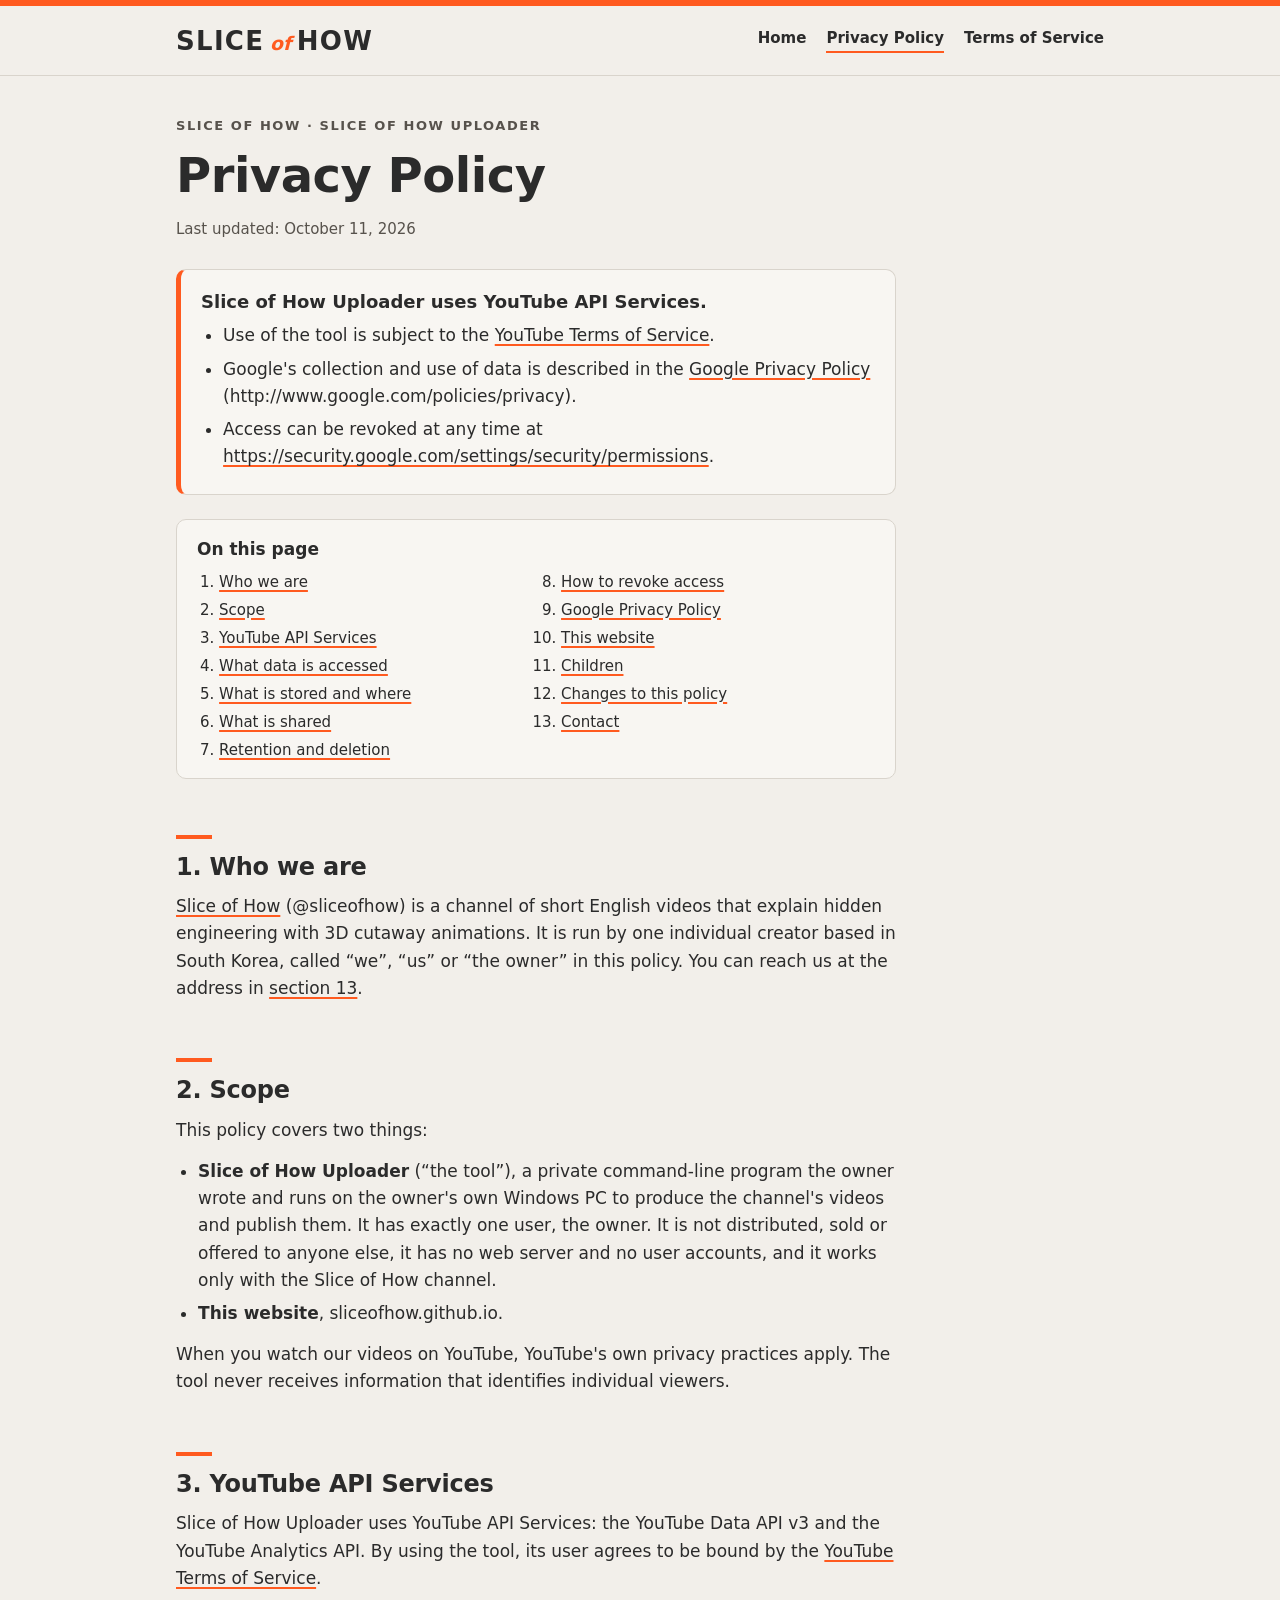
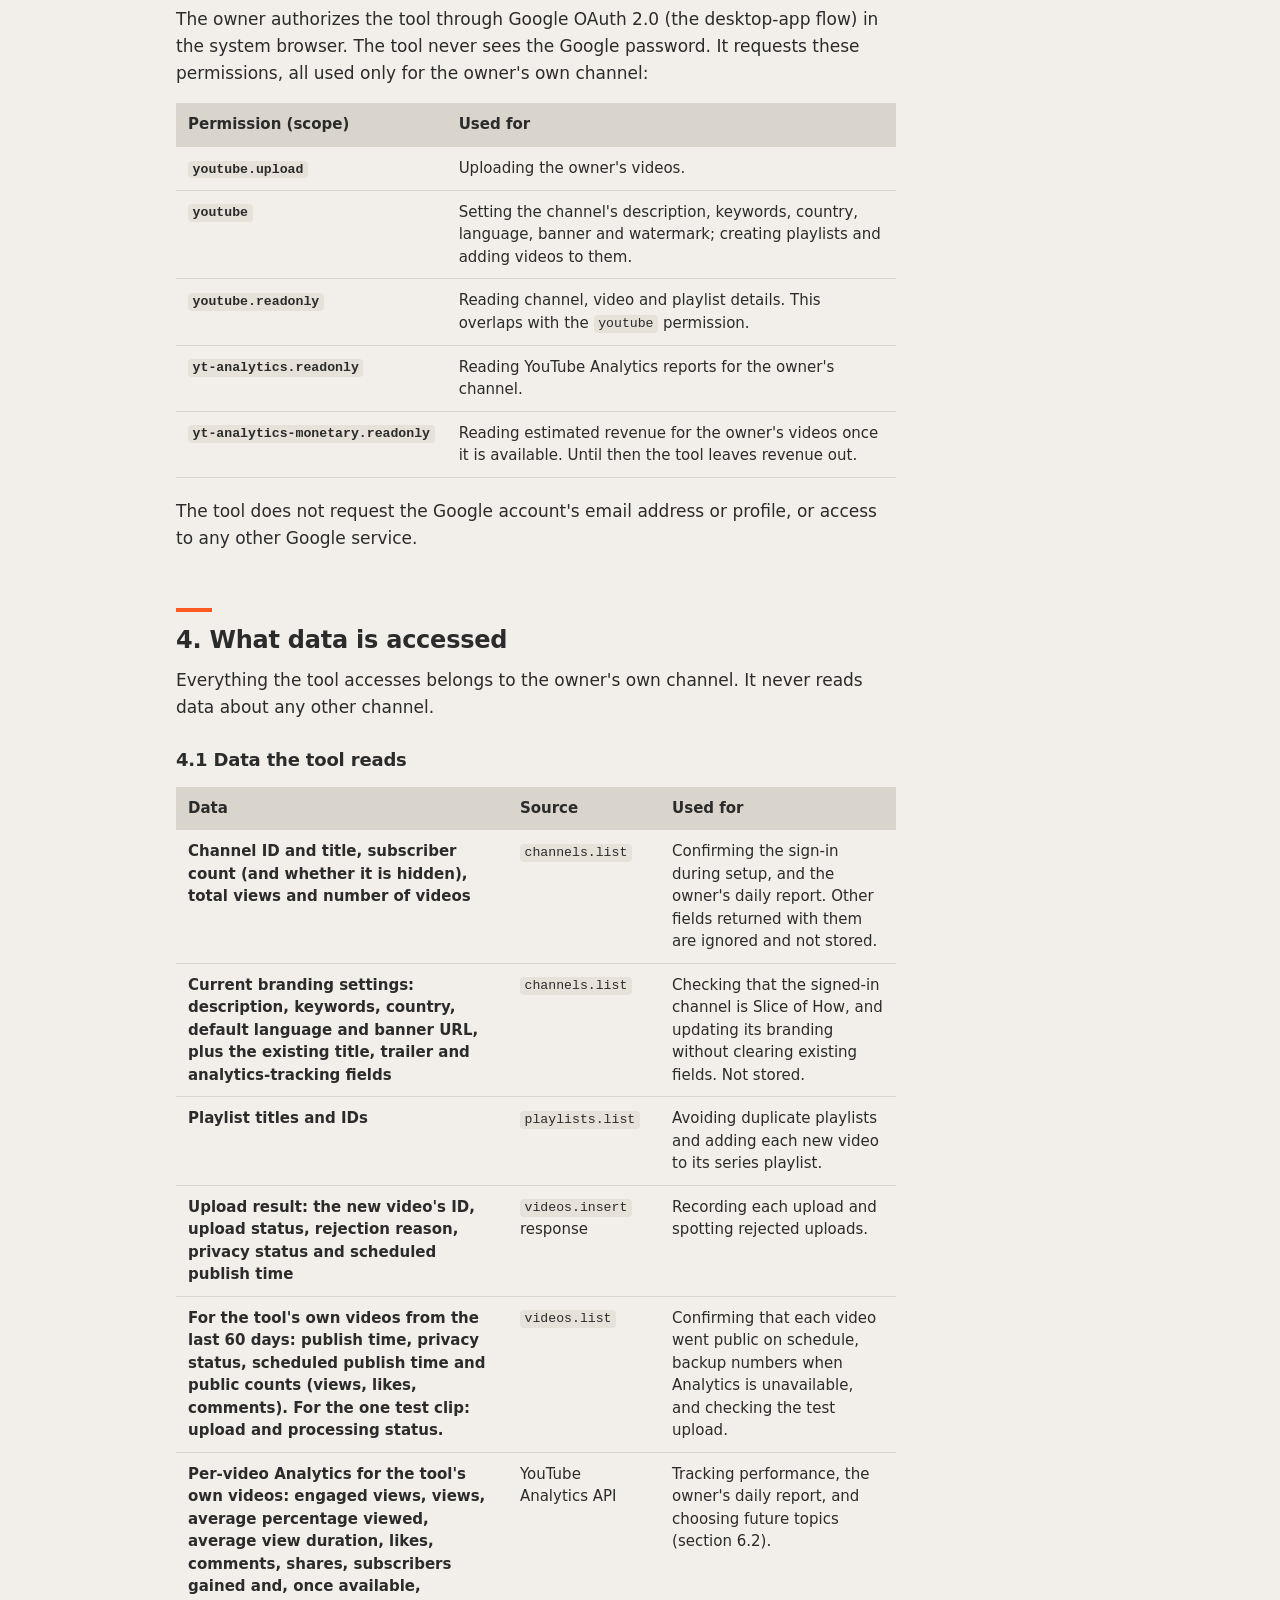
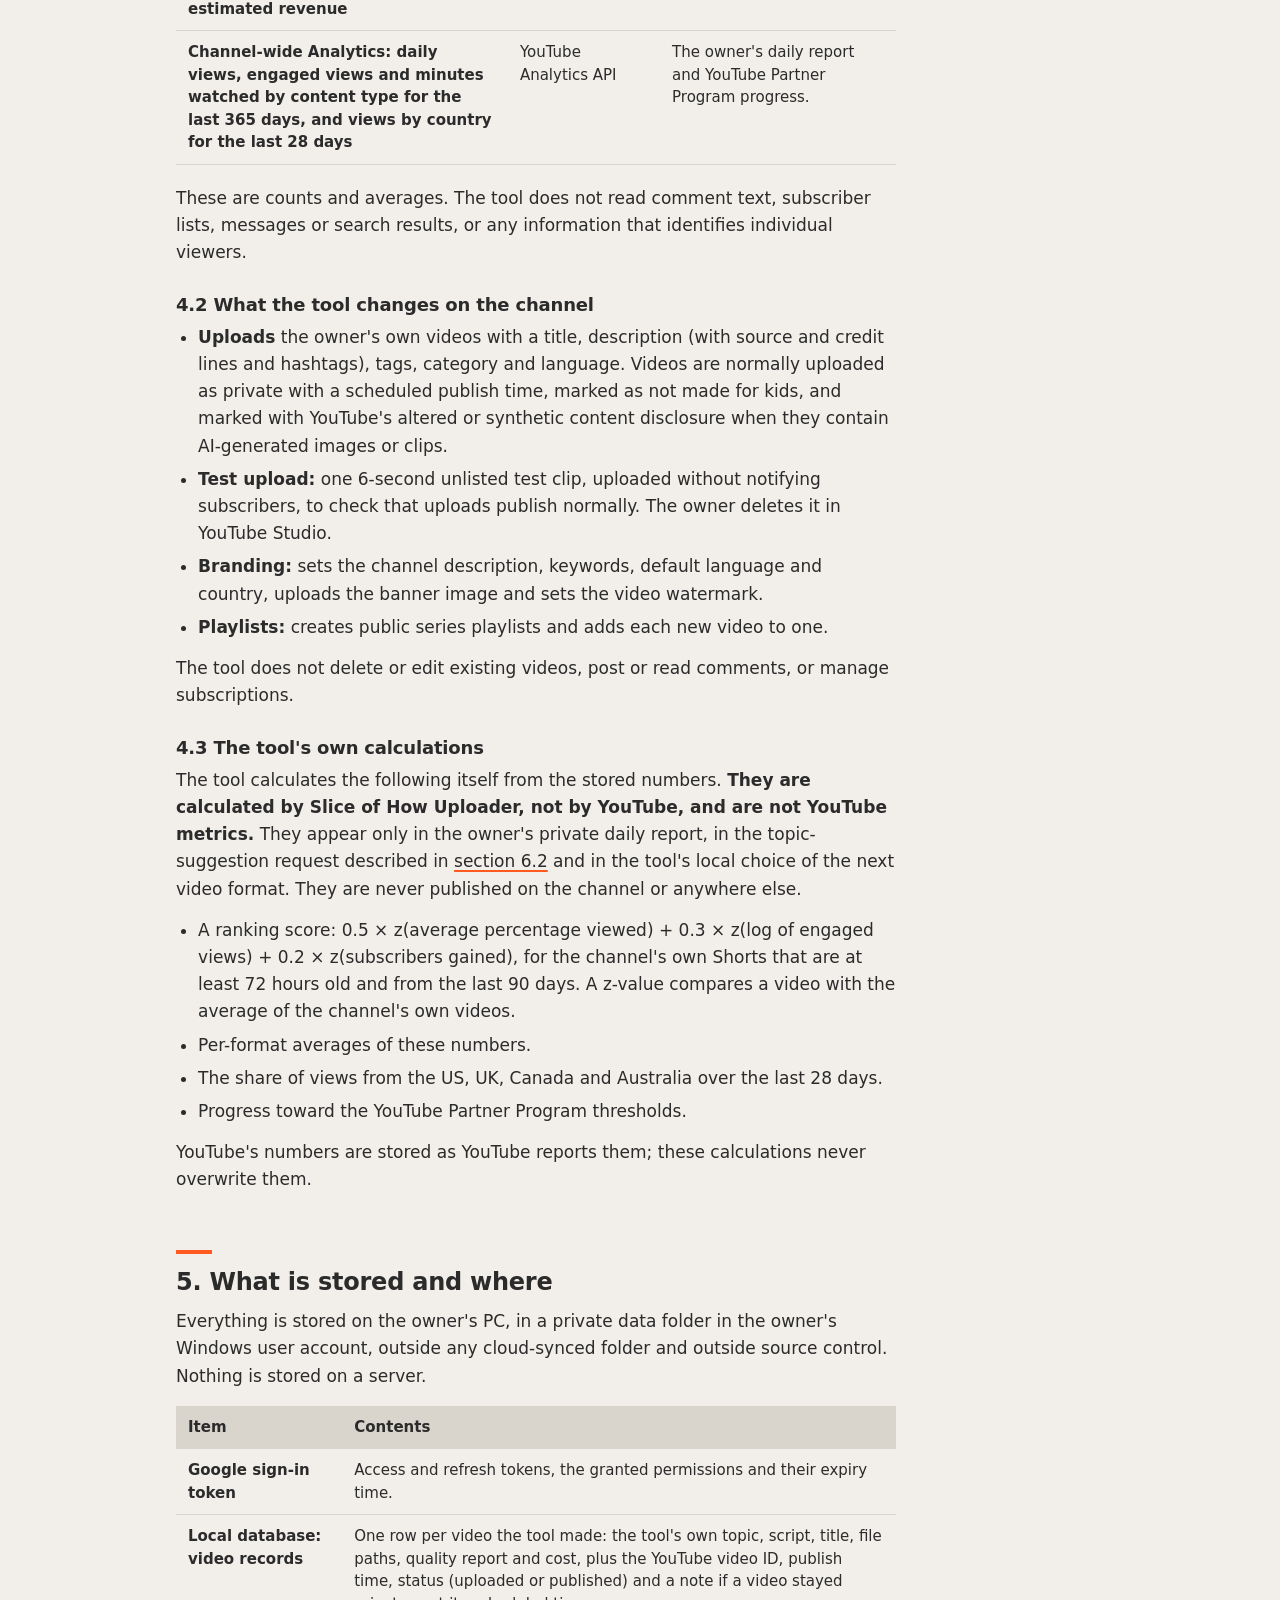
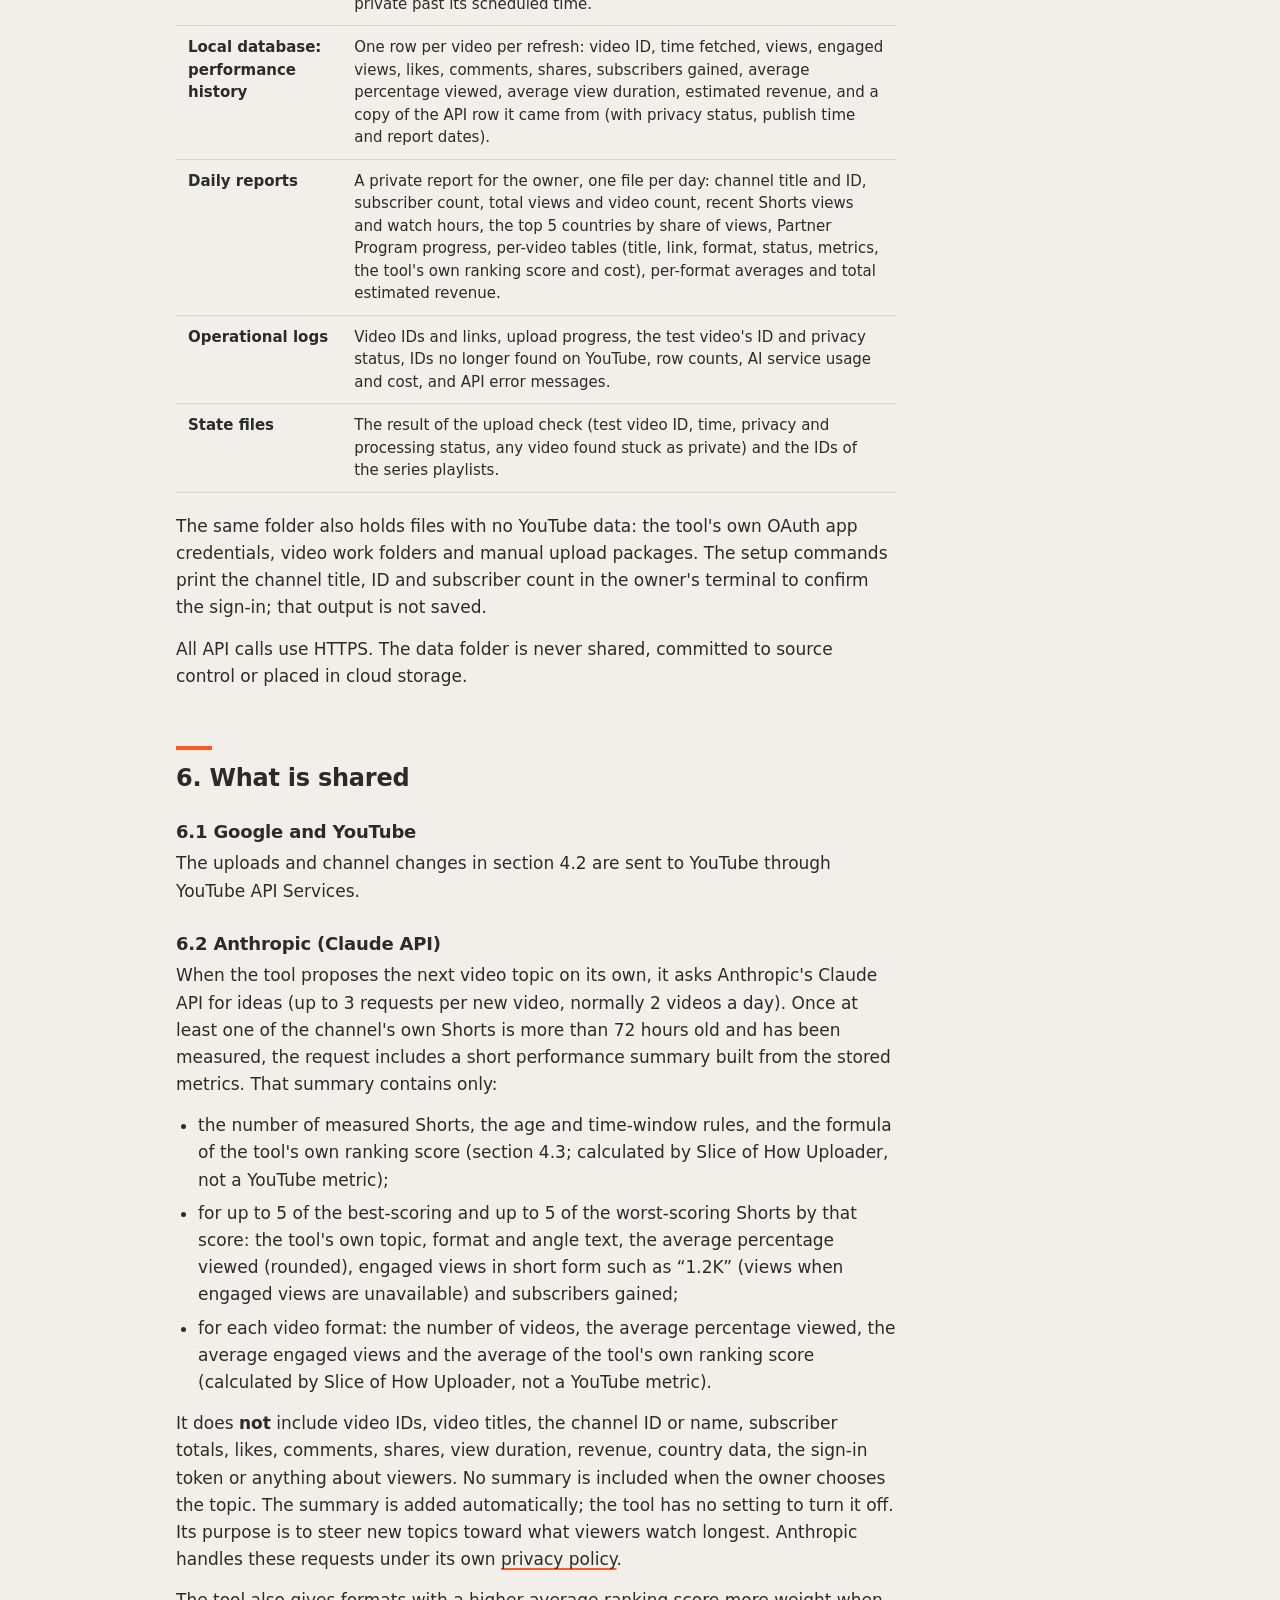
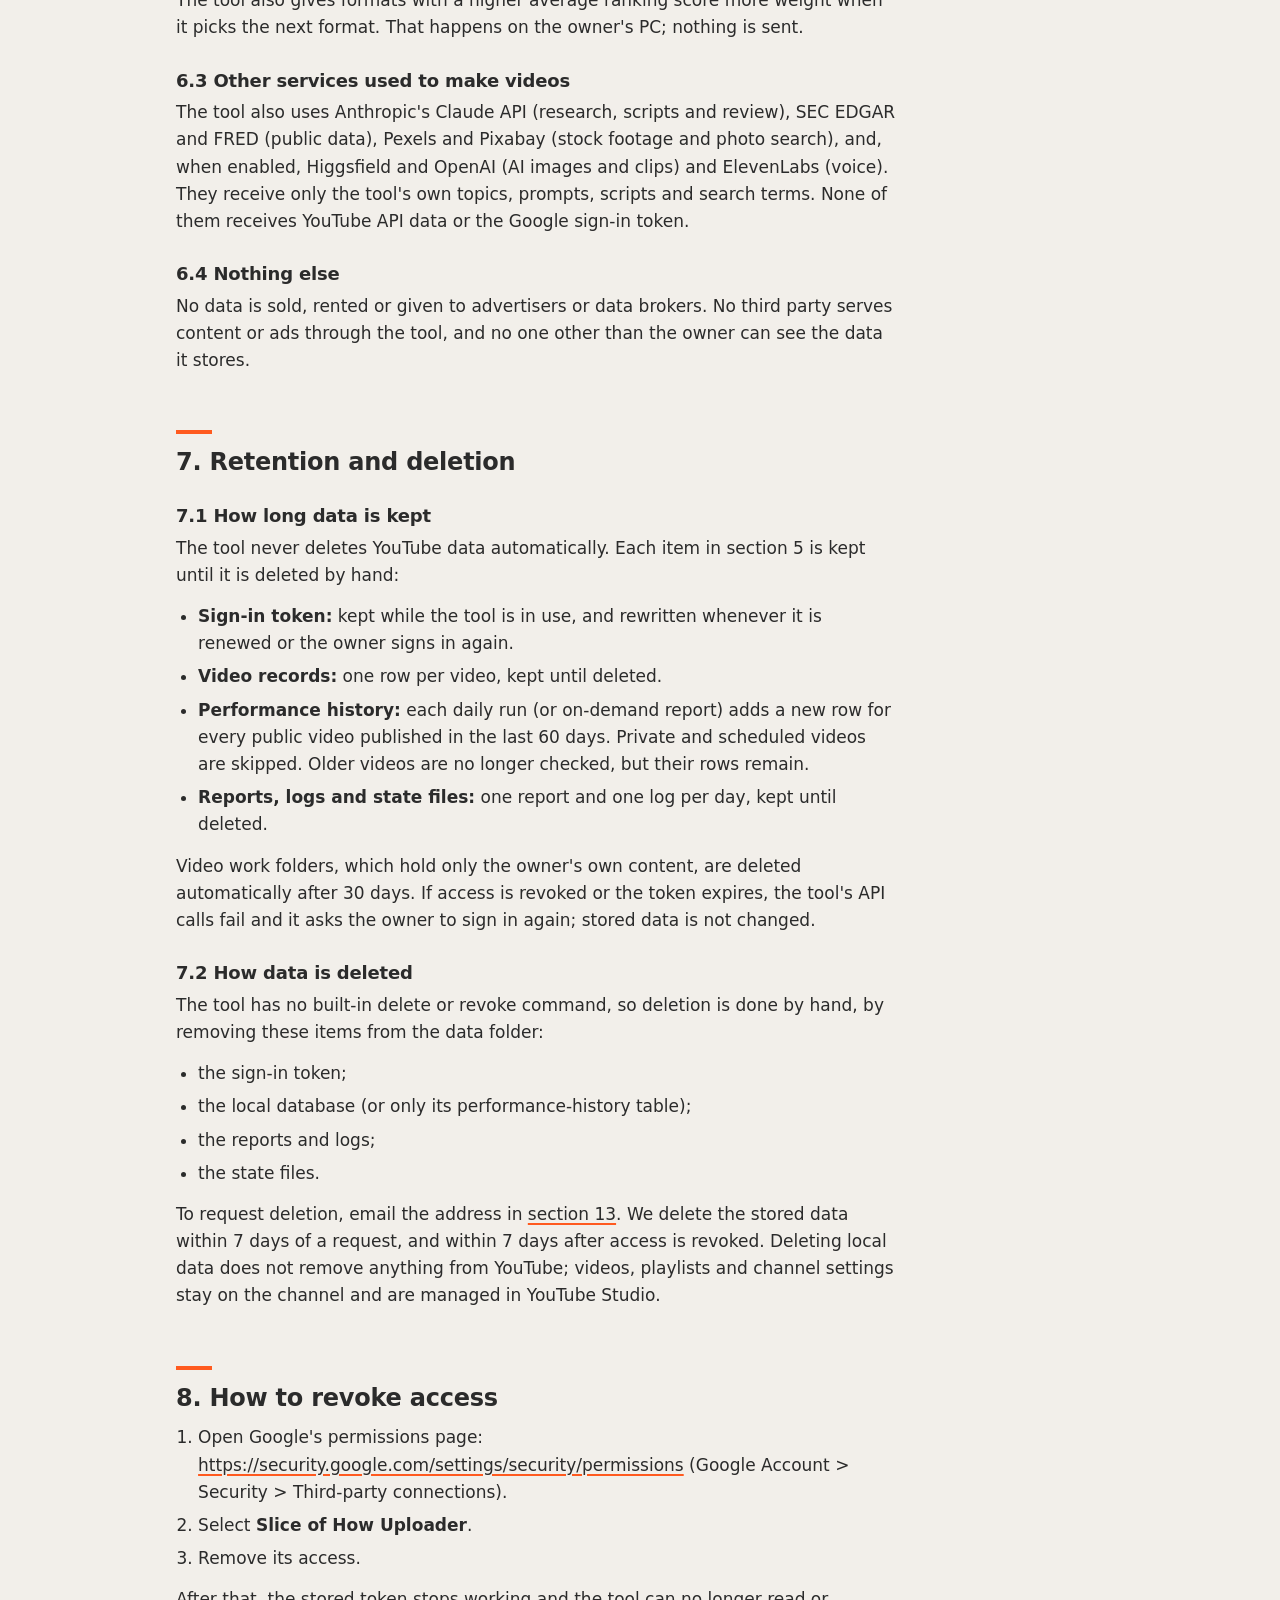
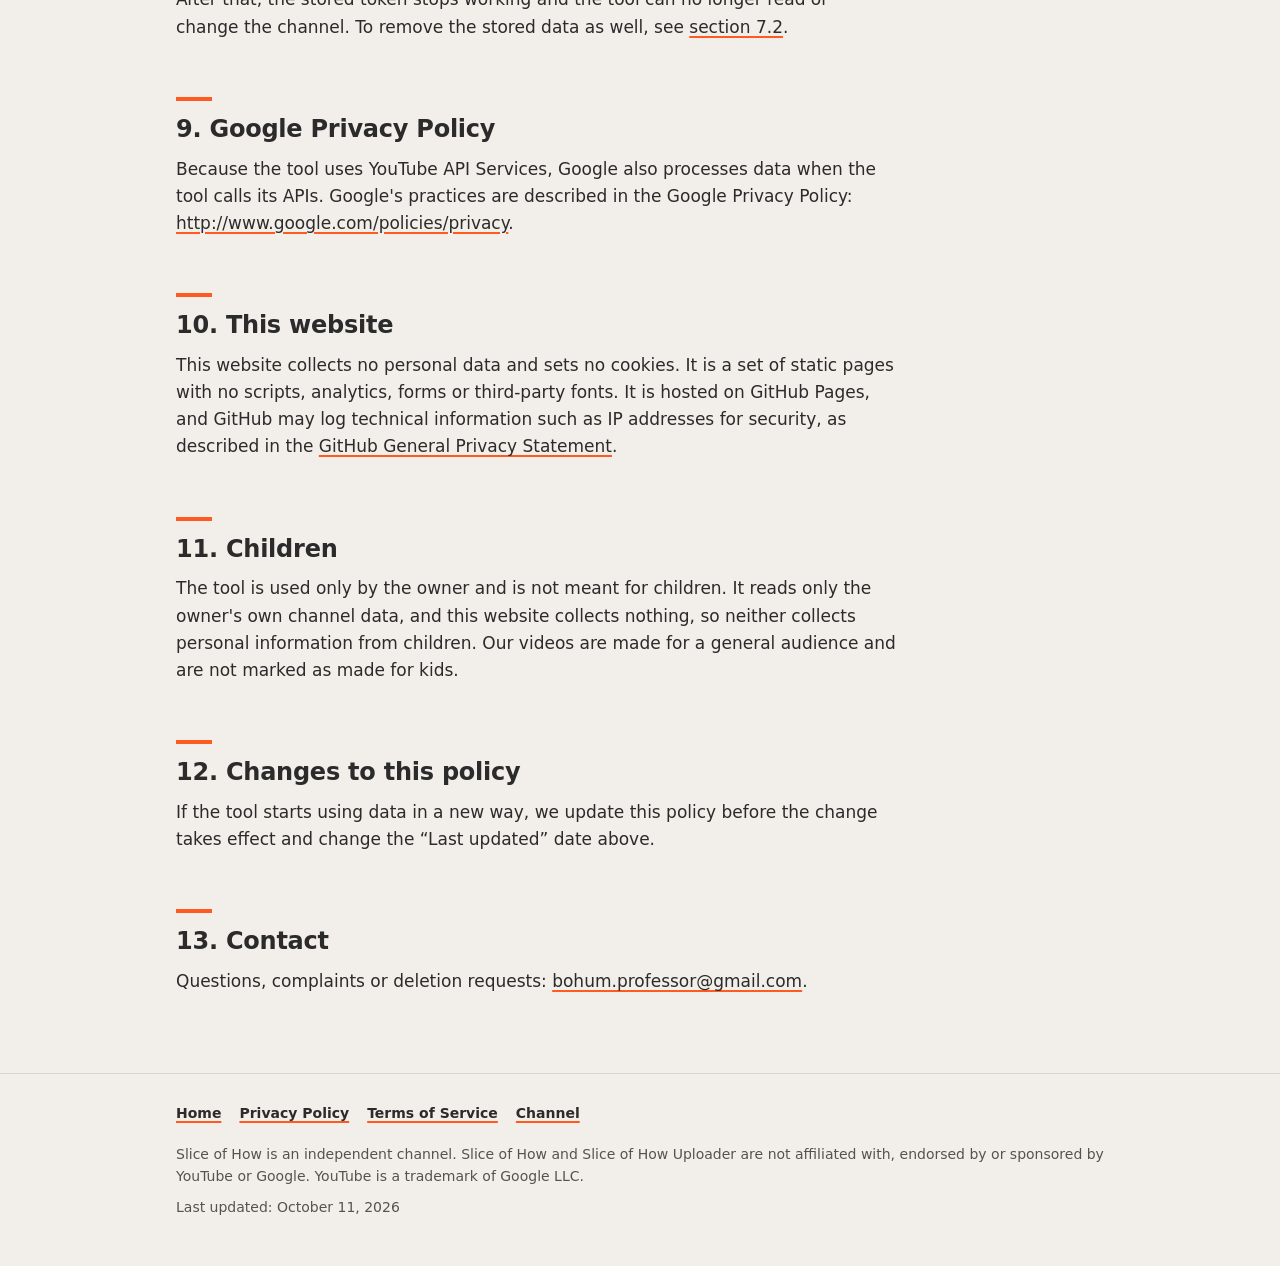
==== privacy.html @ 2e992146 "Slice of How homepage, privacy policy and terms Co-Authored-By: Claude Opus 5.5 <noreply@anthropic.c" ====
<!doctype html>
<html lang="en">
<head>
<meta charset="utf-8">
<meta name="viewport" content="width=device-width, initial-scale=1">
<title>Privacy Policy · Slice of How</title>
<meta name="description" content="How the Slice of How channel's private tool, Slice of How Uploader, accesses, stores, shares and deletes data, including data from YouTube API Services. This website collects no personal data.">
<meta name="color-scheme" content="light">
<link rel="icon" href="data:image/svg+xml,%3Csvg xmlns='http://www.w3.org/2000/svg' viewBox='0 0 64 64'%3E%3Crect width='64' height='64' rx='14' fill='%232B2B2B'/%3E%3Cpath d='M16 48 L48 16 L48 48 Z' fill='%23FF5A1F'/%3E%3C/svg%3E">
<link rel="stylesheet" href="style.css">
</head>
<body>
<a class="skip" href="#main">Skip to content</a>

<header class="site-header">
  <div class="wrap">
    <a class="wordmark" href="index.html" aria-label="Slice of How, home"><span>SLICE</span><span class="of">of</span><span>HOW</span></a>
    <nav class="site-nav" aria-label="Main">
      <ul>
        <li><a href="index.html">Home</a></li>
        <li><a href="privacy.html" aria-current="page">Privacy Policy</a></li>
        <li><a href="terms.html">Terms of Service</a></li>
      </ul>
    </nav>
  </div>
</header>

<main id="main">
  <div class="wrap">
  <article class="prose">

    <p class="eyebrow">Slice of How · Slice of How Uploader</p>
    <h1>Privacy Policy</h1>
    <p class="updated">Last updated: October 11, 2026</p>

    <div class="notice">
      <strong>Slice of How Uploader uses YouTube API Services.</strong>
      <ul>
        <li>Use of the tool is subject to the <a href="https://www.youtube.com/t/terms">YouTube Terms of Service</a>.</li>
        <li>Google's collection and use of data is described in the <a href="http://www.google.com/policies/privacy">Google Privacy Policy</a> (http://www.google.com/policies/privacy).</li>
        <li>Access can be revoked at any time at <a href="https://security.google.com/settings/security/permissions">https://security.google.com/settings/security/permissions</a>.</li>
      </ul>
    </div>

    <nav class="toc" aria-label="On this page">
      <p>On this page</p>
      <ol>
        <li><a href="#who">Who we are</a></li>
        <li><a href="#scope">Scope</a></li>
        <li><a href="#api">YouTube API Services</a></li>
        <li><a href="#accessed">What data is accessed</a></li>
        <li><a href="#stored">What is stored and where</a></li>
        <li><a href="#shared">What is shared</a></li>
        <li><a href="#retention">Retention and deletion</a></li>
        <li><a href="#revoke">How to revoke access</a></li>
        <li><a href="#google">Google Privacy Policy</a></li>
        <li><a href="#website">This website</a></li>
        <li><a href="#children">Children</a></li>
        <li><a href="#changes">Changes to this policy</a></li>
        <li><a href="#contact">Contact</a></li>
      </ol>
    </nav>

    <h2 id="who">1. Who we are</h2>
    <p><a href="https://www.youtube.com/@sliceofhow">Slice of How</a> (@sliceofhow) is a channel of short English videos that explain hidden engineering with 3D cutaway animations. It is run by one individual creator based in South Korea, called “we”, “us” or “the owner” in this policy. You can reach us at the address in <a href="#contact">section 13</a>.</p>

    <h2 id="scope">2. Scope</h2>
    <p>This policy covers two things:</p>
    <ul>
      <li><strong>Slice of How Uploader</strong> (“the tool”), a private command-line program the owner wrote and runs on the owner's own Windows PC to produce the channel's videos and publish them. It has exactly one user, the owner. It is not distributed, sold or offered to anyone else, it has no web server and no user accounts, and it works only with the Slice of How channel.</li>
      <li><strong>This website</strong>, sliceofhow.github.io.</li>
    </ul>
    <p>When you watch our videos on YouTube, YouTube's own privacy practices apply. The tool never receives information that identifies individual viewers.</p>

    <h2 id="api">3. YouTube API Services</h2>
    <p>Slice of How Uploader uses YouTube API Services: the YouTube Data API v3 and the YouTube Analytics API. By using the tool, its user agrees to be bound by the <a href="https://www.youtube.com/t/terms">YouTube Terms of Service</a>.</p>
    <p>The owner authorizes the tool through Google OAuth 2.0 (the desktop-app flow) in the system browser. The tool never sees the Google password. It requests these permissions, all used only for the owner's own channel:</p>
    <div class="table-wrap">
      <table class="stack">
        <thead><tr><th scope="col">Permission (scope)</th><th scope="col">Used for</th></tr></thead>
        <tbody>
          <tr><th scope="row"><code>youtube.upload</code></th><td data-label="Used for">Uploading the owner's videos.</td></tr>
          <tr><th scope="row"><code>youtube</code></th><td data-label="Used for">Setting the channel's description, keywords, country, language, banner and watermark; creating playlists and adding videos to them.</td></tr>
          <tr><th scope="row"><code>youtube.readonly</code></th><td data-label="Used for">Reading channel, video and playlist details. This overlaps with the <code>youtube</code> permission.</td></tr>
          <tr><th scope="row"><code>yt-analytics.readonly</code></th><td data-label="Used for">Reading YouTube Analytics reports for the owner's channel.</td></tr>
          <tr><th scope="row"><code>yt-analytics-monetary.readonly</code></th><td data-label="Used for">Reading estimated revenue for the owner's videos once it is available. Until then the tool leaves revenue out.</td></tr>
        </tbody>
      </table>
    </div>
    <p>The tool does not request the Google account's email address or profile, or access to any other Google service.</p>

    <h2 id="accessed">4. What data is accessed</h2>
    <p>Everything the tool accesses belongs to the owner's own channel. It never reads data about any other channel.</p>

    <h3>4.1 Data the tool reads</h3>
    <div class="table-wrap">
      <table class="stack">
        <thead><tr><th scope="col">Data</th><th scope="col">Source</th><th scope="col">Used for</th></tr></thead>
        <tbody>
          <tr>
            <th scope="row">Channel ID and title, subscriber count (and whether it is hidden), total views and number of videos</th>
            <td data-label="Source"><code>channels.list</code></td>
            <td data-label="Used for">Confirming the sign-in during setup, and the owner's daily report. Other fields returned with them are ignored and not stored.</td>
          </tr>
          <tr>
            <th scope="row">Current branding settings: description, keywords, country, default language and banner URL, plus the existing title, trailer and analytics-tracking fields</th>
            <td data-label="Source"><code>channels.list</code></td>
            <td data-label="Used for">Checking that the signed-in channel is Slice of How, and updating its branding without clearing existing fields. Not stored.</td>
          </tr>
          <tr>
            <th scope="row">Playlist titles and IDs</th>
            <td data-label="Source"><code>playlists.list</code></td>
            <td data-label="Used for">Avoiding duplicate playlists and adding each new video to its series playlist.</td>
          </tr>
          <tr>
            <th scope="row">Upload result: the new video's ID, upload status, rejection reason, privacy status and scheduled publish time</th>
            <td data-label="Source"><code>videos.insert</code> response</td>
            <td data-label="Used for">Recording each upload and spotting rejected uploads.</td>
          </tr>
          <tr>
            <th scope="row">For the tool's own videos from the last 60 days: publish time, privacy status, scheduled publish time and public counts (views, likes, comments). For the one test clip: upload and processing status.</th>
            <td data-label="Source"><code>videos.list</code></td>
            <td data-label="Used for">Confirming that each video went public on schedule, backup numbers when Analytics is unavailable, and checking the test upload.</td>
          </tr>
          <tr>
            <th scope="row">Per-video Analytics for the tool's own videos: engaged views, views, average percentage viewed, average view duration, likes, comments, shares, subscribers gained and, once available, estimated revenue</th>
            <td data-label="Source">YouTube Analytics API</td>
            <td data-label="Used for">Tracking performance, the owner's daily report, and choosing future topics (section 6.2).</td>
          </tr>
          <tr>
            <th scope="row">Channel-wide Analytics: daily views, engaged views and minutes watched by content type for the last 365 days, and views by country for the last 28 days</th>
            <td data-label="Source">YouTube Analytics API</td>
            <td data-label="Used for">The owner's daily report and YouTube Partner Program progress.</td>
          </tr>
        </tbody>
      </table>
    </div>
    <p>These are counts and averages. The tool does not read comment text, subscriber lists, messages or search results, or any information that identifies individual viewers.</p>

    <h3>4.2 What the tool changes on the channel</h3>
    <ul>
      <li><strong>Uploads</strong> the owner's own videos with a title, description (with source and credit lines and hashtags), tags, category and language. Videos are normally uploaded as private with a scheduled publish time, marked as not made for kids, and marked with YouTube's altered or synthetic content disclosure when they contain AI-generated images or clips.</li>
      <li><strong>Test upload:</strong> one 6-second unlisted test clip, uploaded without notifying subscribers, to check that uploads publish normally. The owner deletes it in YouTube Studio.</li>
      <li><strong>Branding:</strong> sets the channel description, keywords, default language and country, uploads the banner image and sets the video watermark.</li>
      <li><strong>Playlists:</strong> creates public series playlists and adds each new video to one.</li>
    </ul>
    <p>The tool does not delete or edit existing videos, post or read comments, or manage subscriptions.</p>

    <h3>4.3 The tool's own calculations</h3>
    <p>The tool calculates the following itself from the stored numbers. <strong>They are calculated by Slice of How Uploader, not by YouTube, and are not YouTube metrics.</strong> They appear only in the owner's private daily report, in the topic-suggestion request described in <a href="#anthropic">section 6.2</a> and in the tool's local choice of the next video format. They are never published on the channel or anywhere else.</p>
    <ul>
      <li>A ranking score: 0.5 × z(average percentage viewed) + 0.3 × z(log of engaged views) + 0.2 × z(subscribers gained), for the channel's own Shorts that are at least 72 hours old and from the last 90 days. A z-value compares a video with the average of the channel's own videos.</li>
      <li>Per-format averages of these numbers.</li>
      <li>The share of views from the US, UK, Canada and Australia over the last 28 days.</li>
      <li>Progress toward the YouTube Partner Program thresholds.</li>
    </ul>
    <p>YouTube's numbers are stored as YouTube reports them; these calculations never overwrite them.</p>

    <h2 id="stored">5. What is stored and where</h2>
    <p>Everything is stored on the owner's PC, in a private data folder in the owner's Windows user account, outside any cloud-synced folder and outside source control. Nothing is stored on a server.</p>
    <div class="table-wrap">
      <table class="stack">
        <thead><tr><th scope="col">Item</th><th scope="col">Contents</th></tr></thead>
        <tbody>
          <tr>
            <th scope="row">Google sign-in token</th>
            <td data-label="Contents">Access and refresh tokens, the granted permissions and their expiry time.</td>
          </tr>
          <tr>
            <th scope="row">Local database: video records</th>
            <td data-label="Contents">One row per video the tool made: the tool's own topic, script, title, file paths, quality report and cost, plus the YouTube video ID, publish time, status (uploaded or published) and a note if a video stayed private past its scheduled time.</td>
          </tr>
          <tr>
            <th scope="row">Local database: performance history</th>
            <td data-label="Contents">One row per video per refresh: video ID, time fetched, views, engaged views, likes, comments, shares, subscribers gained, average percentage viewed, average view duration, estimated revenue, and a copy of the API row it came from (with privacy status, publish time and report dates).</td>
          </tr>
          <tr>
            <th scope="row">Daily reports</th>
            <td data-label="Contents">A private report for the owner, one file per day: channel title and ID, subscriber count, total views and video count, recent Shorts views and watch hours, the top 5 countries by share of views, Partner Program progress, per-video tables (title, link, format, status, metrics, the tool's own ranking score and cost), per-format averages and total estimated revenue.</td>
          </tr>
          <tr>
            <th scope="row">Operational logs</th>
            <td data-label="Contents">Video IDs and links, upload progress, the test video's ID and privacy status, IDs no longer found on YouTube, row counts, AI service usage and cost, and API error messages.</td>
          </tr>
          <tr>
            <th scope="row">State files</th>
            <td data-label="Contents">The result of the upload check (test video ID, time, privacy and processing status, any video found stuck as private) and the IDs of the series playlists.</td>
          </tr>
        </tbody>
      </table>
    </div>
    <p>The same folder also holds files with no YouTube data: the tool's own OAuth app credentials, video work folders and manual upload packages. The setup commands print the channel title, ID and subscriber count in the owner's terminal to confirm the sign-in; that output is not saved.</p>
    <p>All API calls use HTTPS. The data folder is never shared, committed to source control or placed in cloud storage.</p>

    <h2 id="shared">6. What is shared</h2>

    <h3>6.1 Google and YouTube</h3>
    <p>The uploads and channel changes in section 4.2 are sent to YouTube through YouTube API Services.</p>

    <h3 id="anthropic">6.2 Anthropic (Claude API)</h3>
    <p>When the tool proposes the next video topic on its own, it asks Anthropic's Claude API for ideas (up to 3 requests per new video, normally 2 videos a day). Once at least one of the channel's own Shorts is more than 72 hours old and has been measured, the request includes a short performance summary built from the stored metrics. That summary contains only:</p>
    <ul>
      <li>the number of measured Shorts, the age and time-window rules, and the formula of the tool's own ranking score (section 4.3; calculated by Slice of How Uploader, not a YouTube metric);</li>
      <li>for up to 5 of the best-scoring and up to 5 of the worst-scoring Shorts by that score: the tool's own topic, format and angle text, the average percentage viewed (rounded), engaged views in short form such as “1.2K” (views when engaged views are unavailable) and subscribers gained;</li>
      <li>for each video format: the number of videos, the average percentage viewed, the average engaged views and the average of the tool's own ranking score (calculated by Slice of How Uploader, not a YouTube metric).</li>
    </ul>
    <p>It does <strong>not</strong> include video IDs, video titles, the channel ID or name, subscriber totals, likes, comments, shares, view duration, revenue, country data, the sign-in token or anything about viewers. No summary is included when the owner chooses the topic. The summary is added automatically; the tool has no setting to turn it off. Its purpose is to steer new topics toward what viewers watch longest. Anthropic handles these requests under its own <a href="https://www.anthropic.com/legal/privacy">privacy policy</a>.</p>
    <p>The tool also gives formats with a higher average ranking score more weight when it picks the next format. That happens on the owner's PC; nothing is sent.</p>

    <h3>6.3 Other services used to make videos</h3>
    <p>The tool also uses Anthropic's Claude API (research, scripts and review), SEC EDGAR and FRED (public data), Pexels and Pixabay (stock footage and photo search), and, when enabled, Higgsfield and OpenAI (AI images and clips) and ElevenLabs (voice). They receive only the tool's own topics, prompts, scripts and search terms. None of them receives YouTube API data or the Google sign-in token.</p>

    <h3>6.4 Nothing else</h3>
    <p>No data is sold, rented or given to advertisers or data brokers. No third party serves content or ads through the tool, and no one other than the owner can see the data it stores.</p>

    <h2 id="retention">7. Retention and deletion</h2>
    <h3>7.1 How long data is kept</h3>
    <p>The tool never deletes YouTube data automatically. Each item in section 5 is kept until it is deleted by hand:</p>
    <ul>
      <li><strong>Sign-in token:</strong> kept while the tool is in use, and rewritten whenever it is renewed or the owner signs in again.</li>
      <li><strong>Video records:</strong> one row per video, kept until deleted.</li>
      <li><strong>Performance history:</strong> each daily run (or on-demand report) adds a new row for every public video published in the last 60 days. Private and scheduled videos are skipped. Older videos are no longer checked, but their rows remain.</li>
      <li><strong>Reports, logs and state files:</strong> one report and one log per day, kept until deleted.</li>
    </ul>
    <p>Video work folders, which hold only the owner's own content, are deleted automatically after 30 days. If access is revoked or the token expires, the tool's API calls fail and it asks the owner to sign in again; stored data is not changed.</p>

    <h3 id="delete">7.2 How data is deleted</h3>
    <p>The tool has no built-in delete or revoke command, so deletion is done by hand, by removing these items from the data folder:</p>
    <ul>
      <li>the sign-in token;</li>
      <li>the local database (or only its performance-history table);</li>
      <li>the reports and logs;</li>
      <li>the state files.</li>
    </ul>
    <p>To request deletion, email the address in <a href="#contact">section 13</a>. We delete the stored data within 7 days of a request, and within 7 days after access is revoked. Deleting local data does not remove anything from YouTube; videos, playlists and channel settings stay on the channel and are managed in YouTube Studio.</p>

    <h2 id="revoke">8. How to revoke access</h2>
    <ol>
      <li>Open Google's permissions page: <a href="https://security.google.com/settings/security/permissions">https://security.google.com/settings/security/permissions</a> (Google Account &gt; Security &gt; Third-party connections).</li>
      <li>Select <strong>Slice of How Uploader</strong>.</li>
      <li>Remove its access.</li>
    </ol>
    <p>After that, the stored token stops working and the tool can no longer read or change the channel. To remove the stored data as well, see <a href="#delete">section 7.2</a>.</p>

    <h2 id="google">9. Google Privacy Policy</h2>
    <p>Because the tool uses YouTube API Services, Google also processes data when the tool calls its APIs. Google's practices are described in the Google Privacy Policy: <a href="http://www.google.com/policies/privacy">http://www.google.com/policies/privacy</a>.</p>

    <h2 id="website">10. This website</h2>
    <p>This website collects no personal data and sets no cookies. It is a set of static pages with no scripts, analytics, forms or third-party fonts. It is hosted on GitHub Pages, and GitHub may log technical information such as IP addresses for security, as described in the <a href="https://docs.github.com/en/site-policy/privacy-policies/github-general-privacy-statement">GitHub General Privacy Statement</a>.</p>

    <h2 id="children">11. Children</h2>
    <p>The tool is used only by the owner and is not meant for children. It reads only the owner's own channel data, and this website collects nothing, so neither collects personal information from children. Our videos are made for a general audience and are not marked as made for kids.</p>

    <h2 id="changes">12. Changes to this policy</h2>
    <p>If the tool starts using data in a new way, we update this policy before the change takes effect and change the “Last updated” date above.</p>

    <h2 id="contact">13. Contact</h2>
    <p>Questions, complaints or deletion requests: <a href="mailto:bohum.professor@gmail.com">bohum.professor@gmail.com</a>.</p>

  </article>
  </div>
</main>

<footer class="site-footer">
  <div class="wrap">
    <nav aria-label="Footer">
      <ul>
        <li><a href="index.html">Home</a></li>
        <li><a href="privacy.html">Privacy Policy</a></li>
        <li><a href="terms.html">Terms of Service</a></li>
        <li><a href="https://www.youtube.com/@sliceofhow">Channel</a></li>
      </ul>
    </nav>
    <p>Slice of How is an independent channel. Slice of How and Slice of How Uploader are not affiliated with, endorsed by or sponsored by YouTube or Google. YouTube is a trademark of Google LLC.</p>
    <p>Last updated: October 11, 2026</p>
  </div>
</footer>
</body>
</html>
---- style.css ----
/* Slice of How — site styles. No external fonts, scripts or trackers. */

:root {
  --paper: #F2EFEA;      /* off-white */
  --stone: #D9D4CC;      /* warm grey */
  --ink: #2B2B2B;        /* graphite */
  --orange: #FF5A1F;     /* safety orange (accents only) */
  --orange-ink: #B53A0C; /* darker orange for text on paper (AA contrast) */
  --ink-soft: #57524C;
  --card: #F8F6F2;
  --code: #E6E1D9;
  --radius: 10px;
  --wrap: 960px;
  --text: 720px;
  --sans: system-ui, -apple-system, "Segoe UI", Roboto, "Helvetica Neue", Arial, "Noto Sans", sans-serif;
  --mono: ui-monospace, SFMono-Regular, Consolas, "Liberation Mono", Menlo, monospace;
  color-scheme: light;
}

*, *::before, *::after { box-sizing: border-box; }

html { -webkit-text-size-adjust: 100%; text-size-adjust: 100%; }

body {
  margin: 0;
  background: var(--paper);
  color: var(--ink);
  font-family: var(--sans);
  font-size: 17px;
  line-height: 1.6;
  border-top: 6px solid var(--orange);
}

img { max-width: 100%; height: auto; }

a {
  color: var(--ink);
  text-decoration: underline;
  text-decoration-color: var(--orange);
  text-decoration-thickness: 2px;
  text-underline-offset: 3px;
}
a:hover { color: var(--orange-ink); }
a:focus-visible, button:focus-visible {
  outline: 3px solid var(--orange);
  outline-offset: 2px;
  border-radius: 3px;
}

.skip {
  position: absolute;
  left: -9999px;
  top: 8px;
  background: var(--ink);
  color: var(--paper);
  padding: 8px 12px;
  z-index: 10;
}
.skip:focus { left: 16px; }

.wrap {
  width: 100%;
  max-width: var(--wrap);
  margin: 0 auto;
  padding: 0 16px;
}

/* ---------------------------------------------------------------- header */

.site-header { border-bottom: 1px solid var(--stone); }
.site-header .wrap {
  display: flex;
  flex-wrap: wrap;
  align-items: center;
  justify-content: space-between;
  gap: 8px 24px;
  padding-top: 18px;
  padding-bottom: 18px;
}

.wordmark {
  display: inline-flex;
  align-items: baseline;
  gap: 0.22em;
  font-size: 26px;
  line-height: 1;
  font-weight: 900;
  letter-spacing: 0.05em;
  color: var(--ink);
  text-decoration: none;
  white-space: nowrap;
}
.wordmark:hover { color: var(--ink); }
.wordmark .of {
  font-size: 0.72em;
  font-weight: 700;
  font-style: italic;
  letter-spacing: 0;
  color: var(--orange);
}
.wordmark img { width: 44px; height: 44px; border-radius: 50%; align-self: center; margin-right: 6px; }

.site-nav ul {
  list-style: none;
  margin: 0;
  padding: 0;
  display: flex;
  flex-wrap: wrap;
  gap: 4px 20px;
}
.site-nav a {
  text-decoration: none;
  font-weight: 600;
  font-size: 15px;
  padding: 4px 0;
  border-bottom: 2px solid transparent;
}
.site-nav a:hover { border-bottom-color: var(--stone); color: var(--ink); }
.site-nav a[aria-current="page"] { border-bottom-color: var(--orange); }

/* ---------------------------------------------------------------- main */

main { padding: 40px 0 64px; overflow-wrap: break-word; }

.prose { max-width: var(--text); }

h1, h2, h3 { line-height: 1.2; letter-spacing: -0.01em; }
h1 { font-size: clamp(32px, 6vw, 48px); font-weight: 850; margin: 0 0 12px; }
h2 {
  font-size: 24px;
  font-weight: 800;
  margin: 48px 0 12px;
  padding-top: 8px;
}
h2::before {
  content: "";
  display: block;
  width: 36px;
  height: 4px;
  background: var(--orange);
  margin-bottom: 14px;
}
h3 { font-size: 18px; font-weight: 750; margin: 28px 0 8px; }

p, ul, ol { margin: 0 0 14px; }
li { margin-bottom: 6px; }
ul, ol { padding-left: 1.3em; }

.eyebrow {
  margin: 0 0 10px;
  font-size: 13px;
  font-weight: 700;
  letter-spacing: 0.12em;
  text-transform: uppercase;
  color: var(--ink-soft);
}
.lead { font-size: 20px; line-height: 1.55; max-width: var(--text); }
.updated { color: var(--ink-soft); font-size: 15px; margin-bottom: 28px; }
.muted { color: var(--ink-soft); }

code, .path {
  font-family: var(--mono);
  font-size: 0.88em;
  background: var(--code);
  padding: 0.1em 0.35em;
  border-radius: 4px;
  overflow-wrap: break-word;
}
table code { white-space: nowrap; }

/* statement box: "uses YouTube API Services" etc. */
.notice {
  background: var(--card);
  border: 1px solid var(--stone);
  border-left: 5px solid var(--orange);
  border-radius: var(--radius);
  padding: 18px 20px;
  margin: 24px 0;
}
.notice p:last-child, .notice ul:last-child { margin-bottom: 0; }
.notice strong:first-child { display: block; font-size: 18px; margin-bottom: 6px; }

/* key facts row on the home page */
.facts {
  list-style: none;
  padding: 0;
  margin: 28px 0 8px;
  display: grid;
  grid-template-columns: repeat(auto-fit, minmax(190px, 1fr));
  gap: 12px;
}
.facts li {
  margin: 0;
  background: var(--card);
  border: 1px solid var(--stone);
  border-radius: var(--radius);
  padding: 14px 16px;
  font-size: 15px;
  line-height: 1.45;
}
.facts b { display: block; font-size: 17px; margin-bottom: 2px; }

/* home page hero */
.hero {
  display: grid;
  grid-template-columns: minmax(0, 1fr) minmax(0, 300px);
  align-items: center;
  gap: 24px 48px;
  padding: 8px 0 12px;
}
.hero h1 { font-size: clamp(40px, 8vw, 64px); margin-bottom: 8px; }
.tagline {
  font-size: clamp(20px, 3.2vw, 26px);
  font-weight: 750;
  line-height: 1.3;
  margin: 0 0 18px;
  padding-left: 14px;
  border-left: 5px solid var(--orange);
}
.tagline span { display: inline-block; }
.hero-art { width: 100%; max-width: 300px; height: auto; justify-self: center; }
.handle { align-self: center; font-family: var(--mono); font-size: 15px; color: var(--ink-soft); }

.cta-row { display: flex; flex-wrap: wrap; gap: 12px; margin: 20px 0 0; }
.button {
  display: inline-block;
  background: var(--ink);
  color: var(--paper);
  text-decoration: none;
  font-weight: 700;
  padding: 12px 18px;
  border-radius: 8px;
}
.button:hover { color: var(--paper); background: #000; }
.button.secondary {
  background: transparent;
  color: var(--ink);
  border: 2px solid var(--ink);
  padding: 10px 16px;
}
.button.secondary:hover { background: var(--stone); color: var(--ink); }

/* tables */
.table-wrap { width: 100%; overflow-x: auto; margin: 16px 0 20px; }
table {
  width: 100%;
  border-collapse: collapse;
  font-size: 15px;
  line-height: 1.5;
}
th, td {
  text-align: left;
  vertical-align: top;
  padding: 10px 12px;
  border-bottom: 1px solid var(--stone);
}
thead th {
  background: var(--stone);
  font-weight: 700;
}
tbody th { font-weight: 600; }

/* on narrow screens, show table rows as stacked cards */
@media (max-width: 640px) {
  body { font-size: 16px; }
  .hero { grid-template-columns: 1fr; }
  .hero-art { max-width: 170px; order: -1; justify-self: start; }
  .lead { font-size: 18px; }
  main { padding-top: 28px; }
  table.stack thead { display: none; }
  table.stack, table.stack tbody, table.stack tr, table.stack th, table.stack td { display: block; width: 100%; }
  table.stack tr {
    background: var(--card);
    border: 1px solid var(--stone);
    border-radius: var(--radius);
    padding: 6px 0;
    margin-bottom: 12px;
  }
  table.stack th, table.stack td { border-bottom: 0; padding: 6px 14px; }
  table.stack td[data-label]::before {
    content: attr(data-label);
    display: block;
    font-size: 12px;
    font-weight: 700;
    letter-spacing: 0.08em;
    text-transform: uppercase;
    color: var(--ink-soft);
  }
}

/* table of contents on long pages */
.toc {
  background: var(--card);
  border: 1px solid var(--stone);
  border-radius: var(--radius);
  padding: 16px 20px;
  margin: 8px 0 8px;
}
.toc p { margin: 0 0 6px; font-weight: 700; }
.toc ol { margin: 0; columns: 2 220px; column-gap: 28px; }
.toc li { break-inside: avoid; margin-bottom: 4px; font-size: 15px; }

/* ---------------------------------------------------------------- footer */

.site-footer {
  border-top: 1px solid var(--stone);
  padding: 28px 0 40px;
  font-size: 14px;
  color: var(--ink-soft);
}
.site-footer p { margin: 0 0 8px; }
.site-footer nav ul {
  list-style: none;
  margin: 0 0 12px;
  padding: 0;
  display: flex;
  flex-wrap: wrap;
  gap: 4px 18px;
}
.site-footer nav a { font-weight: 600; }

@media print {
  body { border-top: 0; background: #fff; }
  .site-nav, .skip, .cta-row { display: none; }
  a { text-decoration: none; }
  .notice, .facts li, .toc { background: #fff; }
}
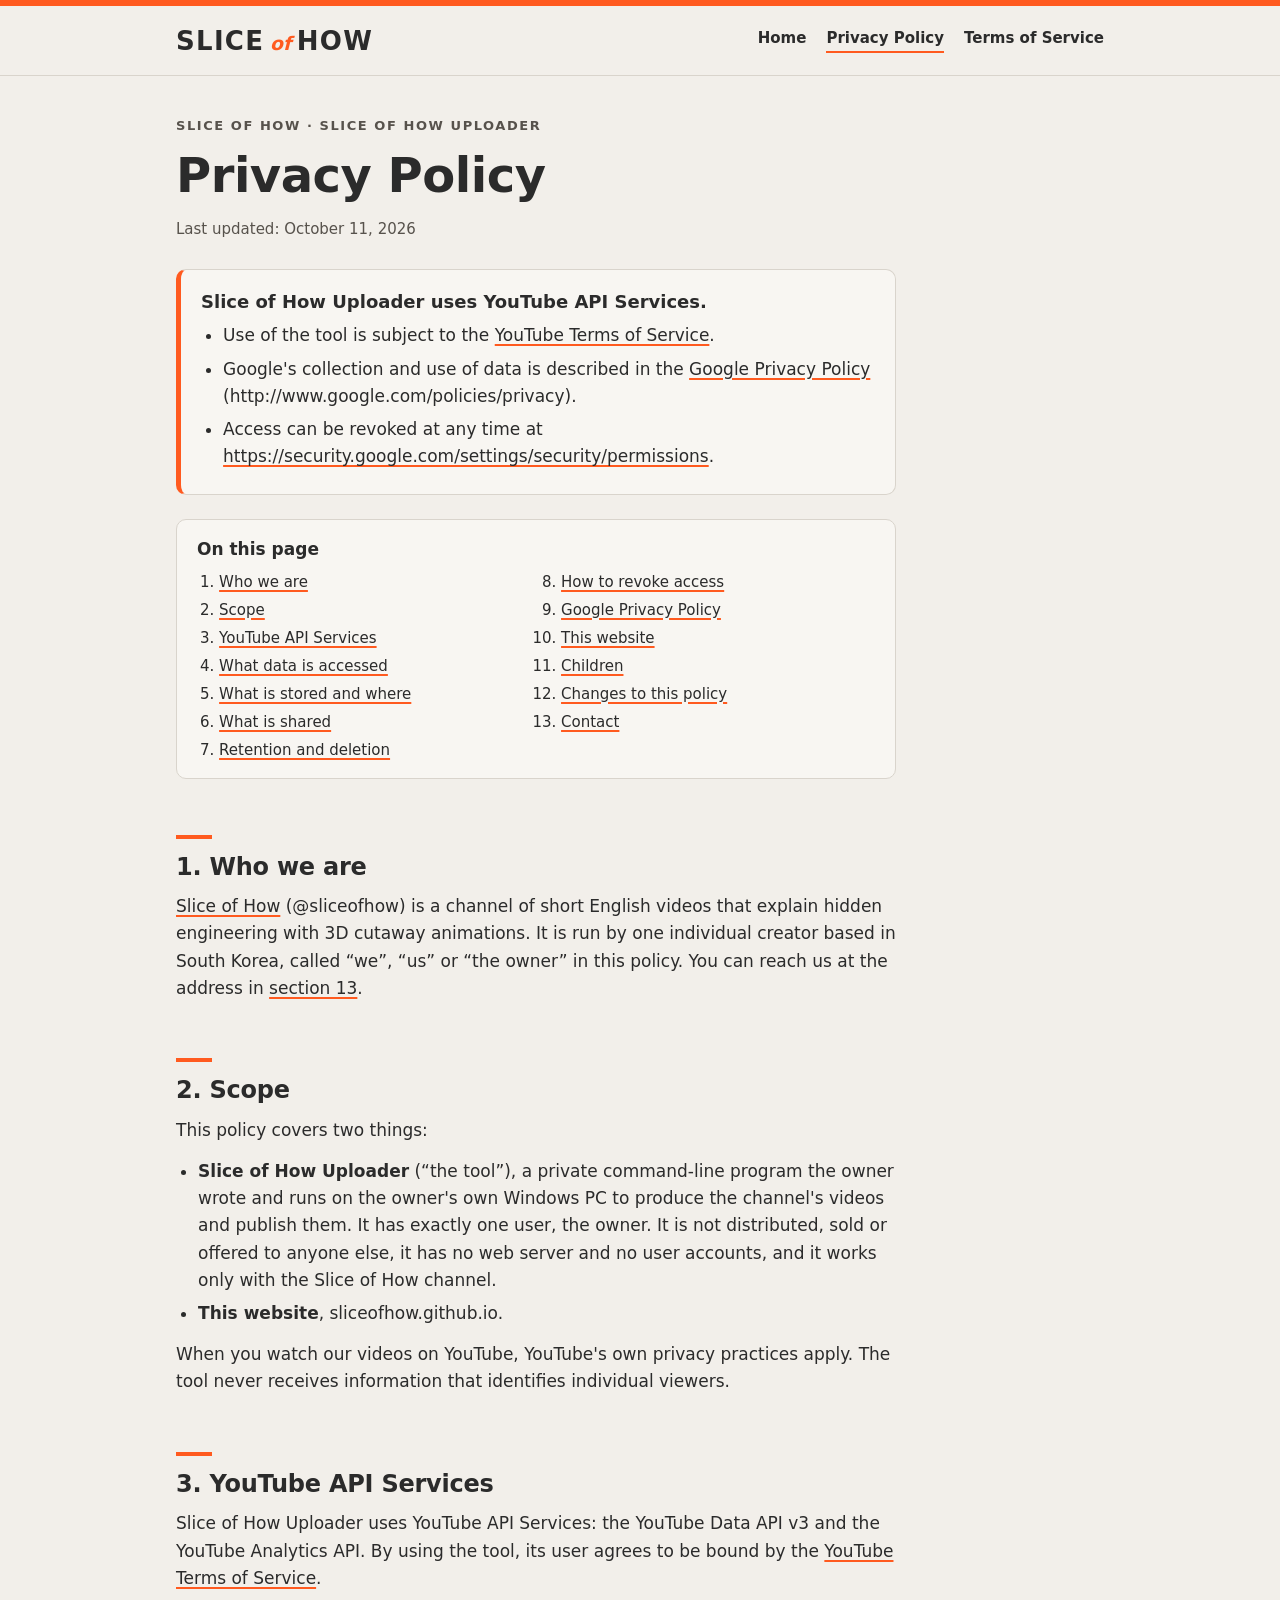
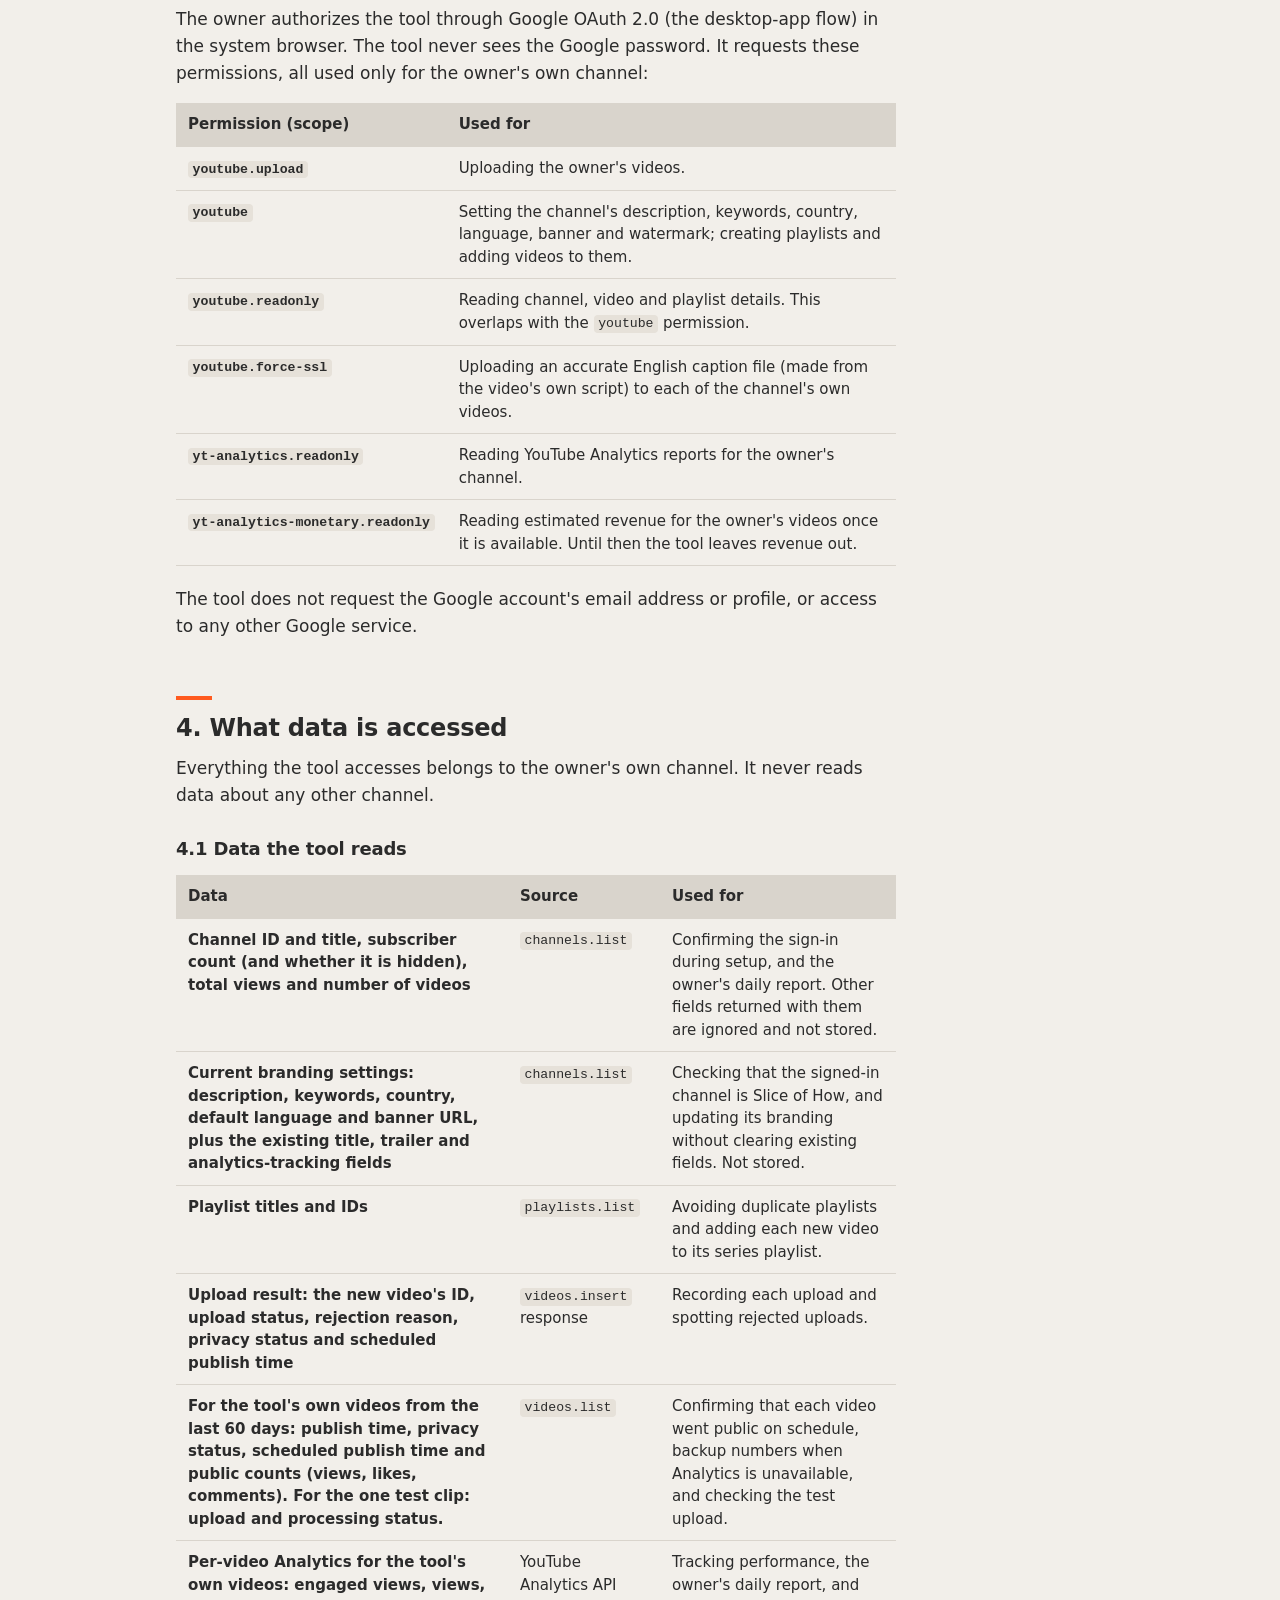
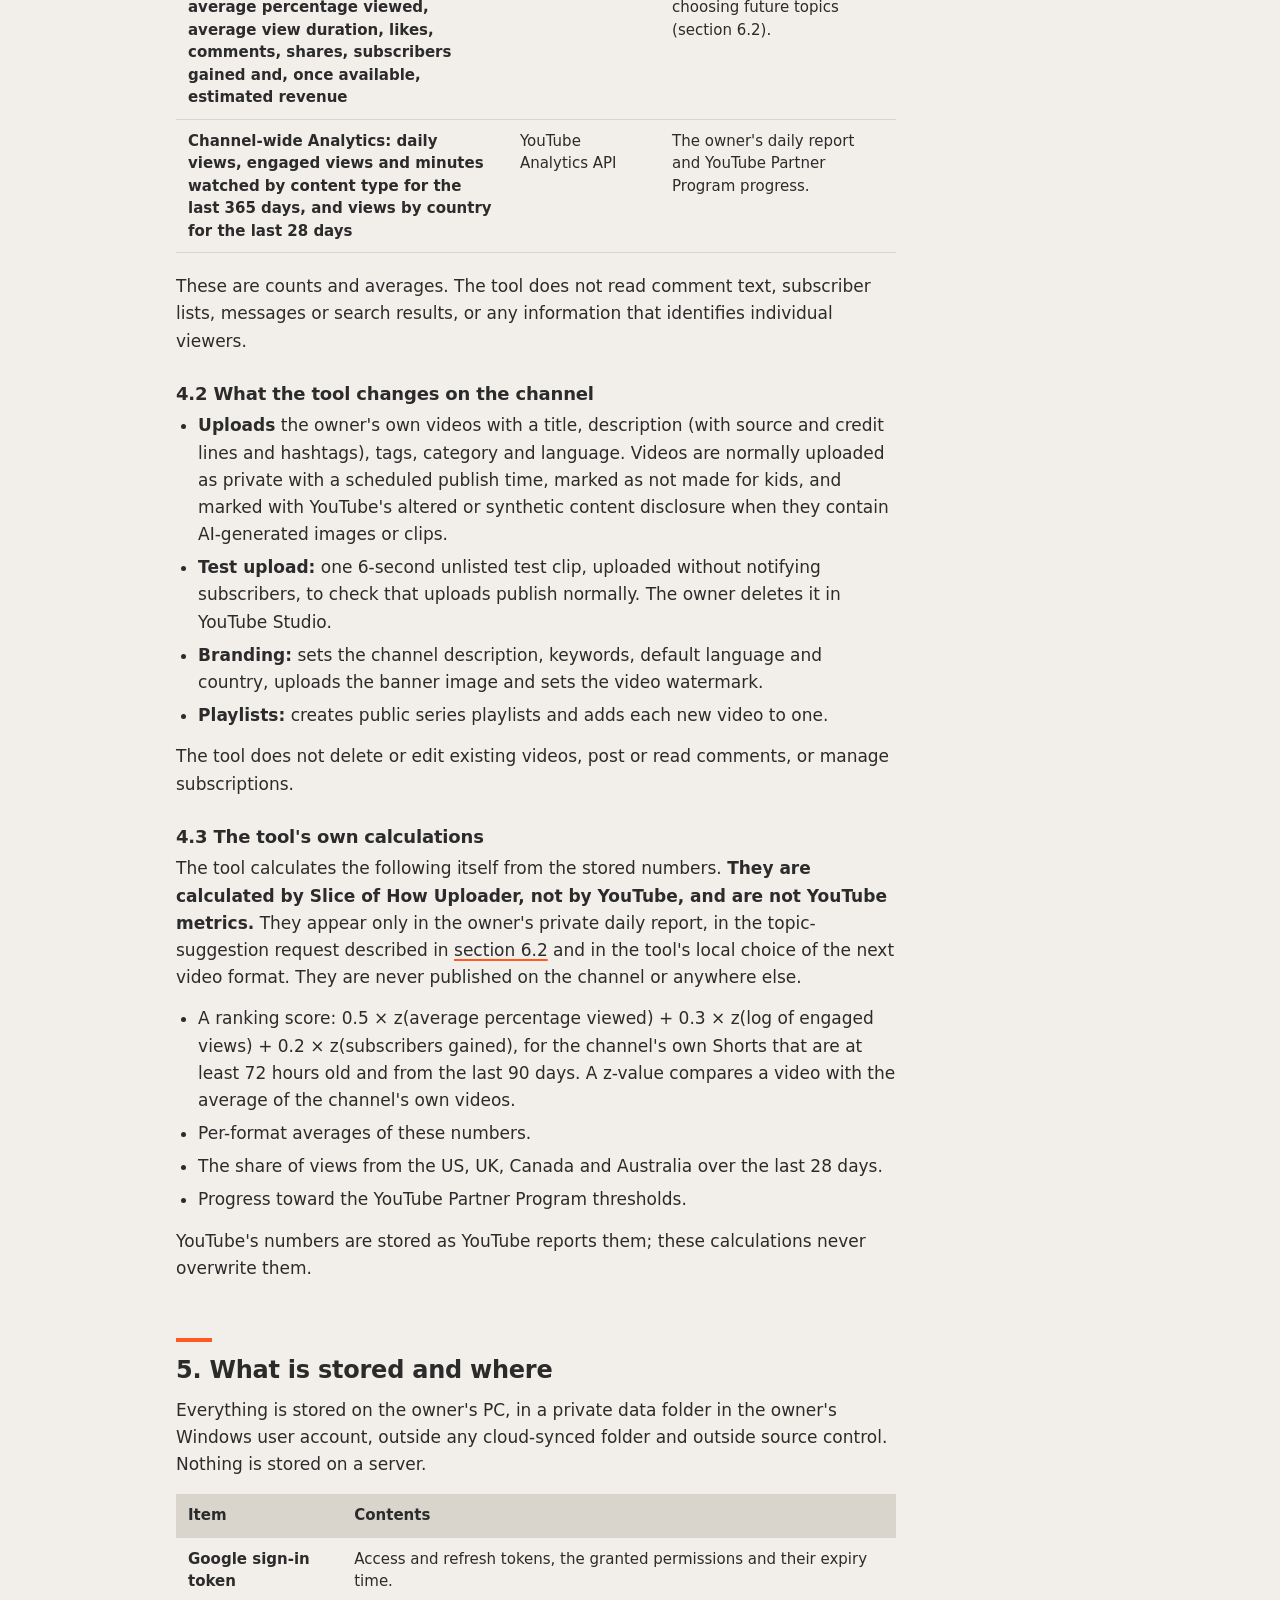
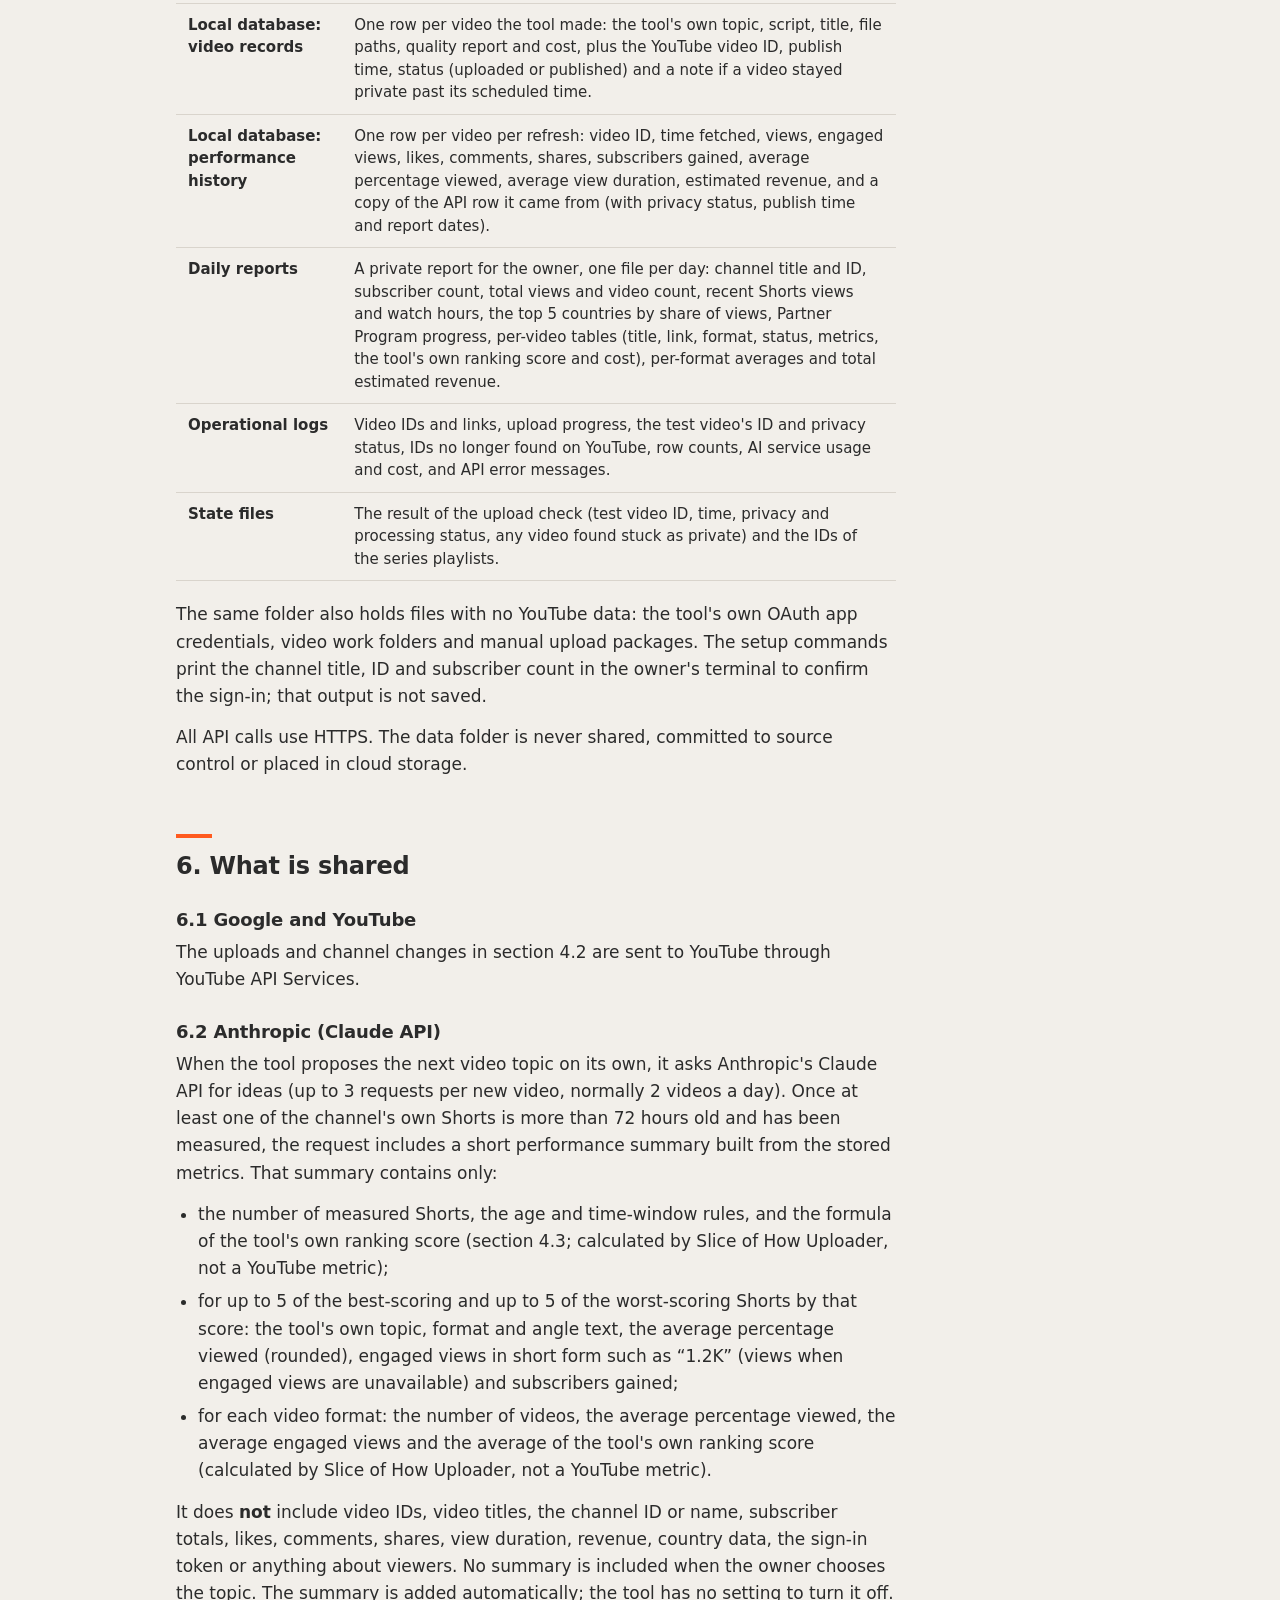
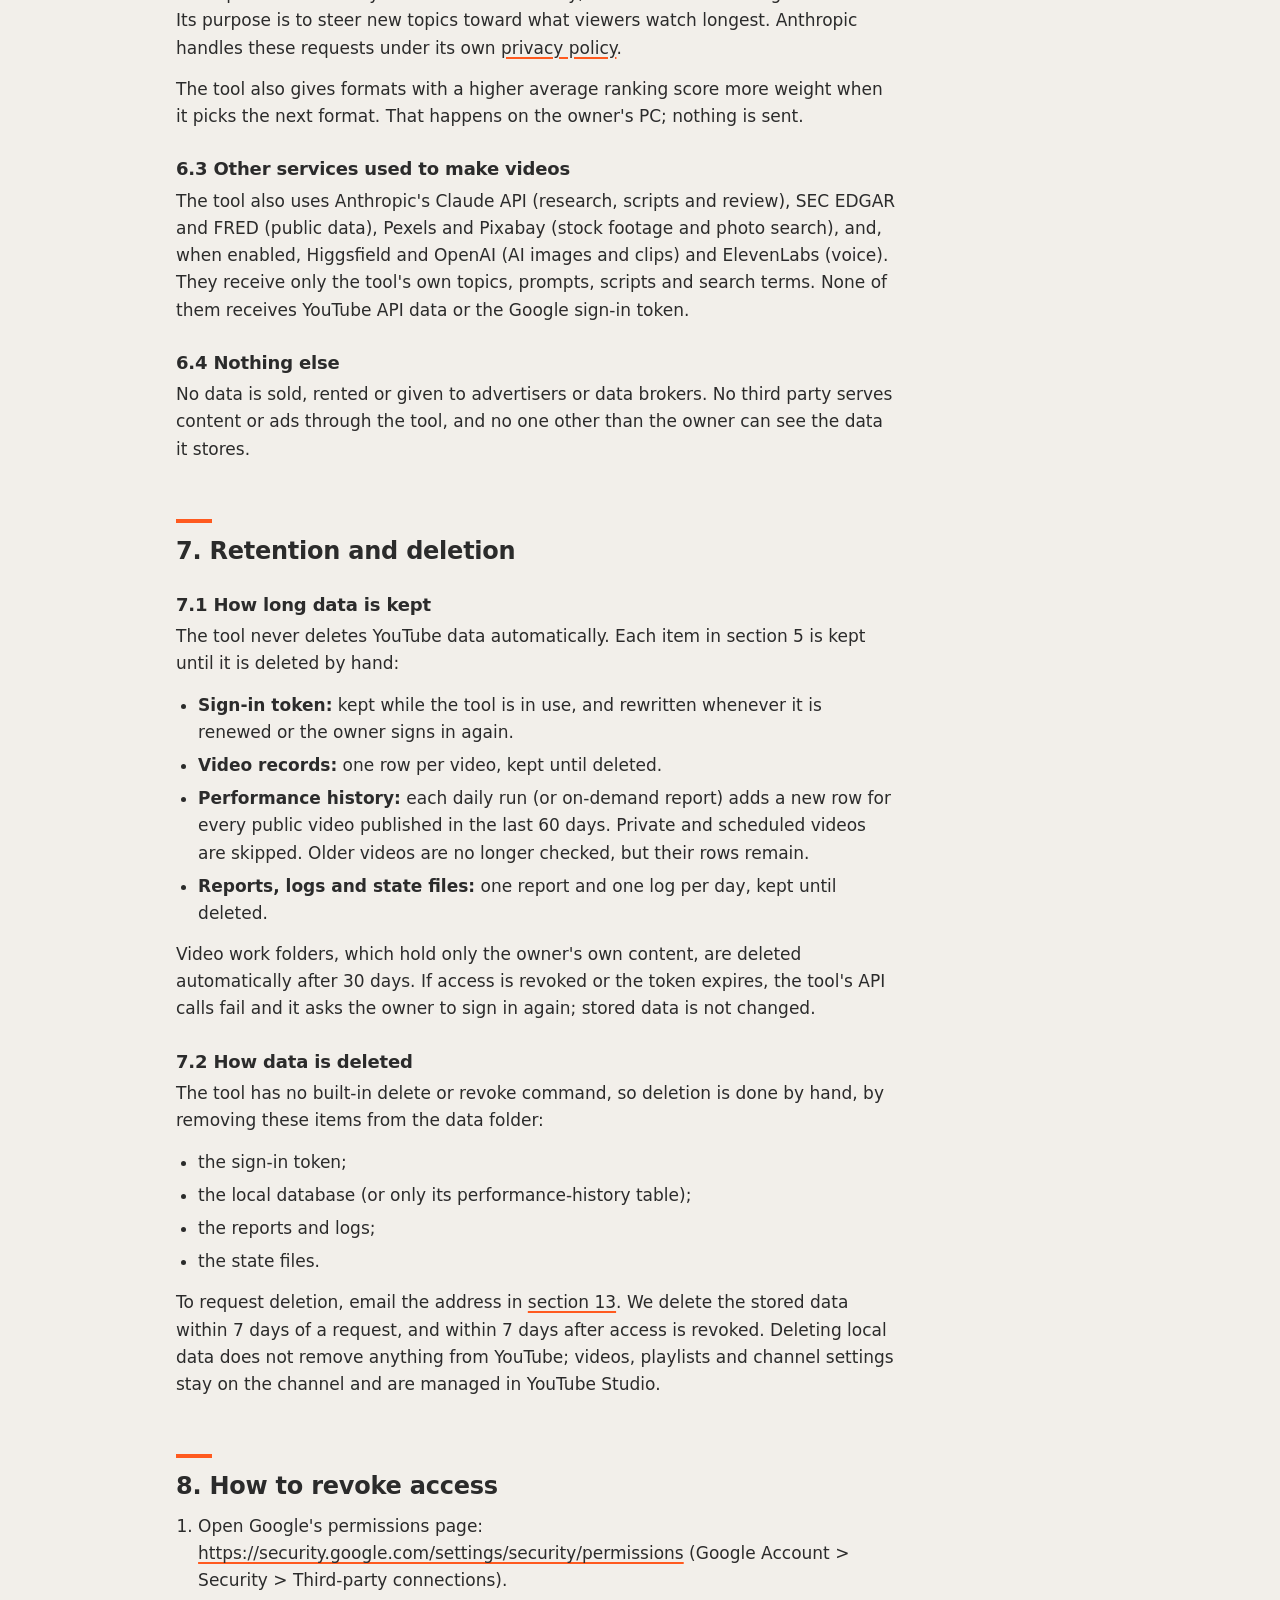
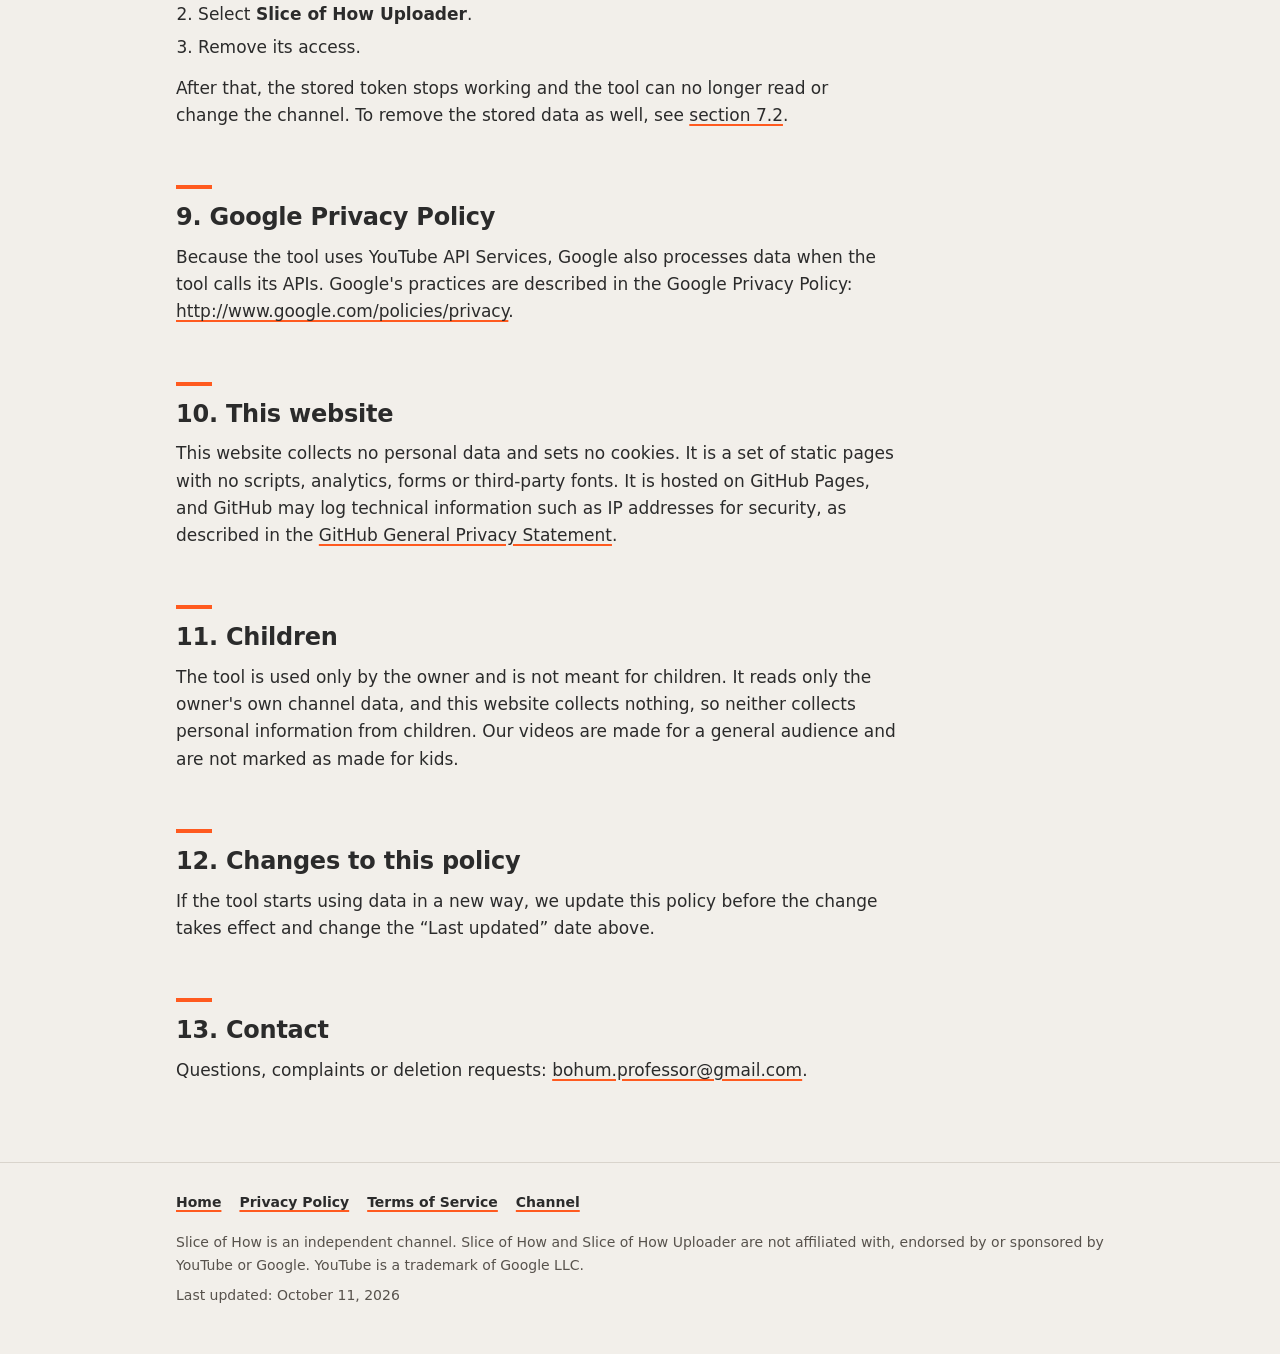
==== commit 8739a663: "Privacy policy: list the youtube.force-ssl scope used for caption uploads Co-Authored-By: Claude Opu" ====
--- a/privacy.html
+++ b/privacy.html
@@ -82,6 +82,7 @@
           <tr><th scope="row"><code>youtube.upload</code></th><td data-label="Used for">Uploading the owner's videos.</td></tr>
           <tr><th scope="row"><code>youtube</code></th><td data-label="Used for">Setting the channel's description, keywords, country, language, banner and watermark; creating playlists and adding videos to them.</td></tr>
           <tr><th scope="row"><code>youtube.readonly</code></th><td data-label="Used for">Reading channel, video and playlist details. This overlaps with the <code>youtube</code> permission.</td></tr>
+          <tr><th scope="row"><code>youtube.force-ssl</code></th><td data-label="Used for">Uploading an accurate English caption file (made from the video's own script) to each of the channel's own videos.</td></tr>
           <tr><th scope="row"><code>yt-analytics.readonly</code></th><td data-label="Used for">Reading YouTube Analytics reports for the owner's channel.</td></tr>
           <tr><th scope="row"><code>yt-analytics-monetary.readonly</code></th><td data-label="Used for">Reading estimated revenue for the owner's videos once it is available. Until then the tool leaves revenue out.</td></tr>
         </tbody>
